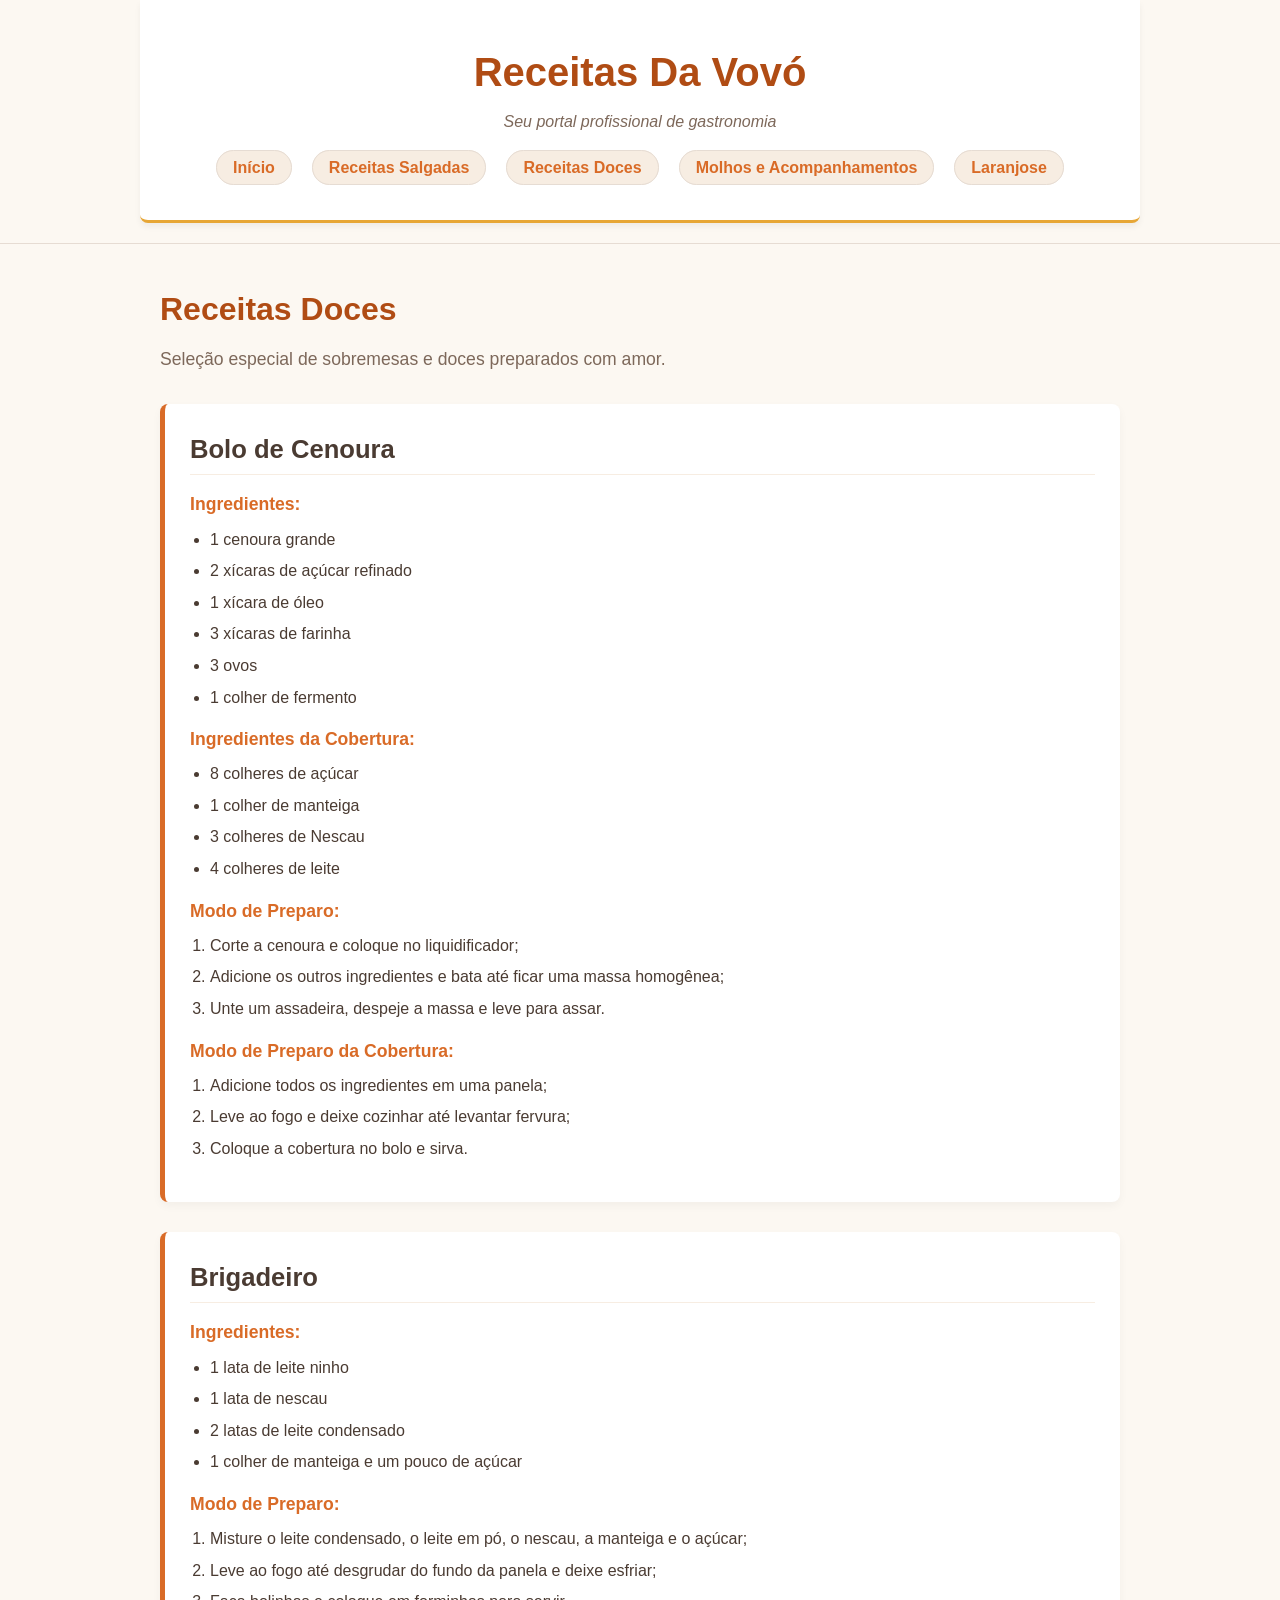
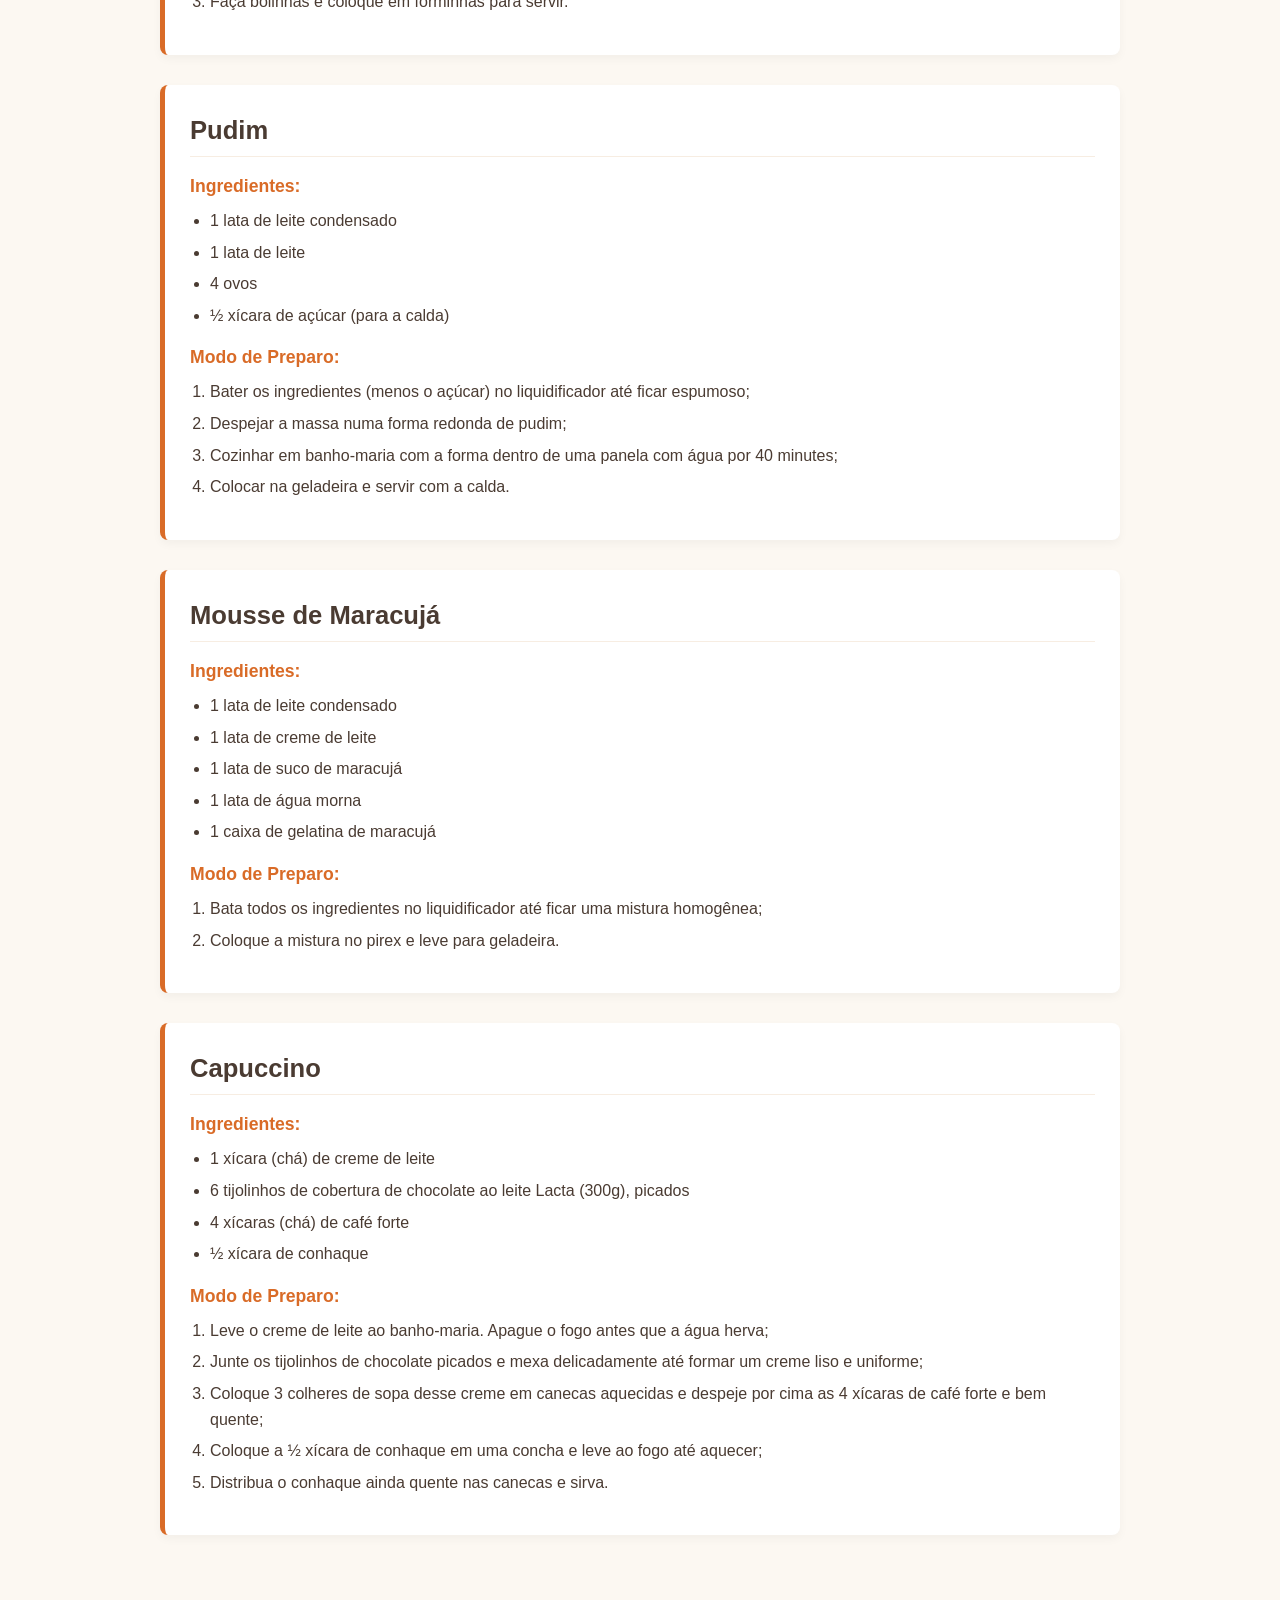
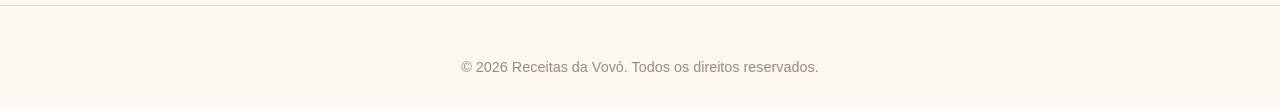
==== doces.html @ f4e13040 "Tudo" ====
<!DOCTYPE html>
<html lang="pt-BR">
<head>
    <meta charset="UTF-8">
    <meta name="viewport" content="width=device-width, initial-scale=1.0">
    <title>Receitas Doces - Vovó</title>
    <link rel="stylesheet" href="css/style.css">
</head>
<body>

    <header>
        <h1>Receitas Da Vovó</h1>
        <p>Seu portal profissional de gastronomia</p>
        <nav>
            <ul>
                <li><a href="index.html">Início</a></li>
                <li><a href="salgadas.html">Receitas Salgadas</a></li>
                <li><a href="doces.html">Receitas Doces</a></li>
                <li><a href="molhos.html">Molhos e Acompanhamentos</a></li>
                <li><a href="laranjose.html">Laranjose</a></li>
            </ul>
        </nav>
    </header>

    <hr>

    <main id="doces">
        <h2>Receitas Doces</h2>
        <p>Seleção especial de sobremesas e doces preparados com amor.</p>

        <section>
            <h3>Bolo de Cenoura</h3>
            <h4>Ingredientes:</h4>
            <ul>
                <li>1 cenoura grande</li>
                <li>2 xícaras de açúcar refinado</li>
                <li>1 xícara de óleo</li>
                <li>3 xícaras de farinha</li>
                <li>3 ovos</li>
                <li>1 colher de fermento</li>
            </ul>
            <h4>Ingredientes da Cobertura:</h4>
            <ul>
                <li>8 colheres de açúcar</li>
                <li>1 colher de manteiga</li>
                <li>3 colheres de Nescau</li>
                <li>4 colheres de leite</li>
            </ul>
            <h4>Modo de Preparo:</h4>
            <ol>
                <li>Corte a cenoura e coloque no liquidificador;</li>
                <li>Adicione os outros ingredientes e bata até ficar uma massa homogênea;</li>
                <li>Unte um assadeira, despeje a massa e leve para assar.</li>
            </ol>
            <h4>Modo de Preparo da Cobertura:</h4>
            <ol>
                <li>Adicione todos os ingredientes em uma panela;</li>
                <li>Leve ao fogo e deixe cozinhar até levantar fervura;</li>
                <li>Coloque a cobertura no bolo e sirva.</li>
            </ol>
        </section>

        <section>
            <h3>Brigadeiro</h3>
            <h4>Ingredientes:</h4>
            <ul>
                <li>1 lata de leite ninho</li>
                <li>1 lata de nescau</li>
                <li>2 latas de leite condensado</li>
                <li>1 colher de manteiga e um pouco de açúcar</li>
            </ul>
            <h4>Modo de Preparo:</h4>
            <ol>
                <li>Misture o leite condensado, o leite em pó, o nescau, a manteiga e o açúcar;</li>
                <li>Leve ao fogo até desgrudar do fundo da panela e deixe esfriar;</li>
                <li>Faça bolinhas e coloque em forminhas para servir.</li>
            </ol>
        </section>

        <section>
            <h3>Pudim</h3>
            <h4>Ingredientes:</h4>
            <ul>
                <li>1 lata de leite condensado</li>
                <li>1 lata de leite</li>
                <li>4 ovos</li>
                <li>½ xícara de açúcar (para a calda)</li>
            </ul>
            <h4>Modo de Preparo:</h4>
            <ol>
                <li>Bater os ingredientes (menos o açúcar) no liquidificador até ficar espumoso;</li>
                <li>Despejar a massa numa forma redonda de pudim;</li>
                <li>Cozinhar em banho-maria com a forma dentro de uma panela com água por 40 minutes;</li>
                <li>Colocar na geladeira e servir com a calda.</li>
            </ol>
        </section>

        <section>
            <h3>Mousse de Maracujá</h3>
            <h4>Ingredientes:</h4>
            <ul>
                <li>1 lata de leite condensado</li>
                <li>1 lata de creme de leite</li>
                <li>1 lata de suco de maracujá</li>
                <li>1 lata de água morna</li>
                <li>1 caixa de gelatina de maracujá</li>
            </ul>
            <h4>Modo de Preparo:</h4>
            <ol>
                <li>Bata todos os ingredientes no liquidificador até ficar uma mistura homogênea;</li>
                <li>Coloque a mistura no pirex e leve para geladeira.</li>
            </ol>
        </section>

        <section>
            <h3>Capuccino</h3>
            <h4>Ingredientes:</h4>
            <ul>
                <li>1 xícara (chá) de creme de leite</li>
                <li>6 tijolinhos de cobertura de chocolate ao leite Lacta (300g), picados</li>
                <li>4 xícaras (chá) de café forte</li>
                <li>½ xícara de conhaque</li>
            </ul>
            <h4>Modo de Preparo:</h4>
            <ol>
                <li>Leve o creme de leite ao banho-maria. Apague o fogo antes que a água herva;</li>
                <li>Junte os tijolinhos de chocolate picados e mexa delicadamente até formar um creme liso e uniforme;</li>
                <li>Coloque 3 colheres de sopa desse creme em canecas aquecidas e despeje por cima as 4 xícaras de café forte e bem quente;</li>
                <li>Coloque a ½ xícara de conhaque em uma concha e leve ao fogo até aquecer;</li>
                <li>Distribua o conhaque ainda quente nas canecas e sirva.</li>
            </ol>
        </section>
    </main>

    <hr>

    <footer>
        <p>&copy; 2026 Receitas da Vovó. Todos os direitos reservados.</p>
    </footer>

    <div id="laranjose-container" style="display:none;">
        <div id="chatBox"></div>
        <div id="stepTipo" class="control-step active"></div>
        <div id="stepIngredientes" class="control-step">
            <div id="ingredientsGrid"></div>
        </div>
        <div id="stepReiniciar" class="control-step"></div>
    </div>

    <div id="recipeModal">
        <h2 id="modalTitle"></h2>
        <ul id="modalObrigatorios"></ul>
        <ul id="modalOpcionais"></ul>
        <div id="modalPreparo"></div>
    </div>

    <script src="js/script.js"></script>
</body>
</html>
---- css/style.css ----
@import url('https://fonts.googleapis.com/css2?family=Dancing+Script:wght@400..700&family=Google+Sans+Code:ital,wght,MONO@0,300..800,1;1,300..800,1&display=swap');
@import url('https://fonts.googleapis.com/css2?family=Crimson+Text:ital,wght@0,400;0,600;0,700;1,400;1,600;1,700&family=Dancing+Script:wght@400..700&display=swap');

:root {
    --fonte-padrao: "Crimson Text", serif;
    --fonte-secundaria: "Dancing Script", cursive;
    --cor-fundo: #EEECD5;
    --cor-botoes: #F3B13C;
    --cor-letras: #0F198A;
    --cor-detalhes-fundo: #4B84E1;
    --cor-fonte-detalhes: #EEECD5;
    --cor-section: #F6DC99;
    --cor-navbar:#0F198A;
}

/* ==========================================================================
   Configurações Gerais (Reset e Fontes)
   ========================================================================== */
* {
    margin: 0;
    padding: 0;
    box-sizing: border-box;
}

body {
    font-family: 'Segoe UI', Tahoma, Geneva, Verdana, sans-serif;
    background-color: #fcf8f2; /* Tom de fundo off-white quentinho */
    color: #4a3b32; /* Texto marrom escuro para melhor leitura */
    line-height: 1.6;
}

/* Base de conteúdo centralizado */
header, main, footer {
    max-width: 1000px;
    margin: 0 auto;
    padding: 20px;
}

/* Links globais */
a {
    color: #d96b27;
    text-decoration: none;
    font-weight: bold;
    transition: color 0.3s ease;
}

a:hover {
    color: #b04c14;
}

/* Linha divisória discreta */
hr {
    border: 0;
    height: 1px;
    background-color: #e6dcd3;
    margin: 20px 0;
}

/* ==========================================================================
   Cabeçalho (Header) e Menu de Navegação
   ========================================================================== */
header {
    text-align: center;
    padding: 40px 20px;
    background-color: #ffffff;
    border-bottom: 3px solid #e7a635; /* Detalhe em dourado/amarelo */
    border-radius: 0 0 8px 8px;
    box-shadow: 0 4px 6px rgba(0, 0, 0, 0.05);
}

header h1 {
    font-size: 2.5rem;
    color: #b04c14; /* Tom terracota */
    margin-bottom: 5px;
}

header p {
    font-style: italic;
    color: #7d685a;
    margin-bottom: 20px;
}

/* Menu de navegação */
nav ul {
    list-style: none;
    display: flex;
    justify-content: center;
    gap: 20px;
    flex-wrap: wrap;
}

nav a {
    background-color: #f7ede2;
    padding: 8px 16px;
    border-radius: 20px;
    border: 1px solid #e6dcd3;
}

nav a:hover {
    background-color: #d96b27;
    color: #ffffff;
}

/* ==========================================================================
   Seção Principal e Títulos (Main)
   ========================================================================== */
main h2 {
    font-size: 2rem;
    color: #b04c14;
    margin-bottom: 10px;
}

main > p {
    font-size: 1.1rem;
    color: #7d685a;
    margin-bottom: 30px;
}

/* ==========================================================================
   Cards das Receitas (Sections)
   ========================================================================== */
section {
    background-color: #ffffff;
    padding: 25px;
    margin-bottom: 30px;
    border-radius: 8px;
    box-shadow: 0 4px 10px rgba(0, 0, 0, 0.04);
    border-left: 5px solid #d96b27; /* Barrinha lateral charmosa */
}

section h3 {
    font-size: 1.6rem;
    color: #4a3b32;
    margin-bottom: 15px;
    border-bottom: 1px solid #f7ede2;
    padding-bottom: 5px;
}

section h4 {
    font-size: 1.1rem;
    color: #d96b27;
    margin-top: 15px;
    margin-bottom: 8px;
}

/* Listas de Ingredientes e Modo de Preparo */
section ul, section ol {
    padding-left: 20px;
    margin-bottom: 15px;
}

section li {
    margin-bottom: 6px;
}

/* Estilo extra para o Modo de Preparo (Lista Ordenada) */
section ol li {
    font-weight: 400;
}

/* ==========================================================================
   Rodapé (Footer)
   ========================================================================== */
footer {
    text-align: center;
    padding: 30px 20px;
    color: #9c8a7e;
    font-size: 0.9rem;
}
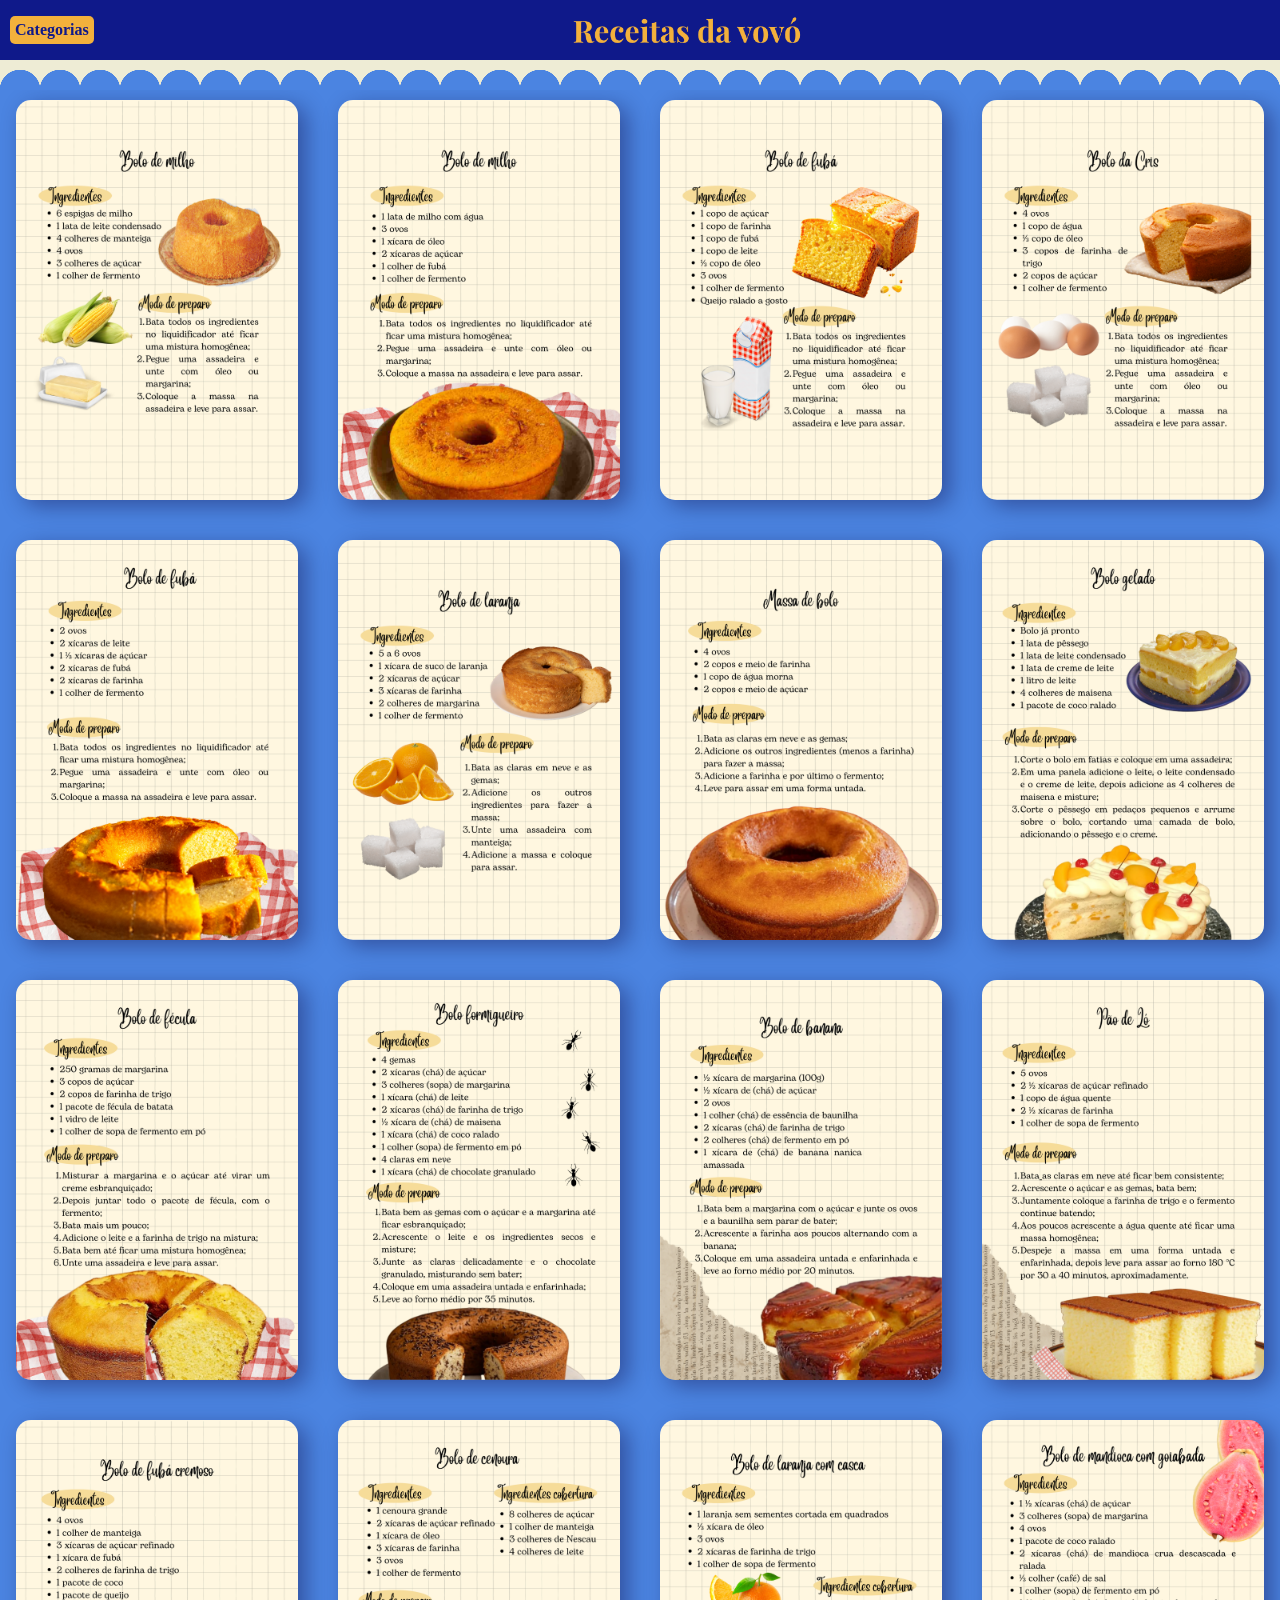
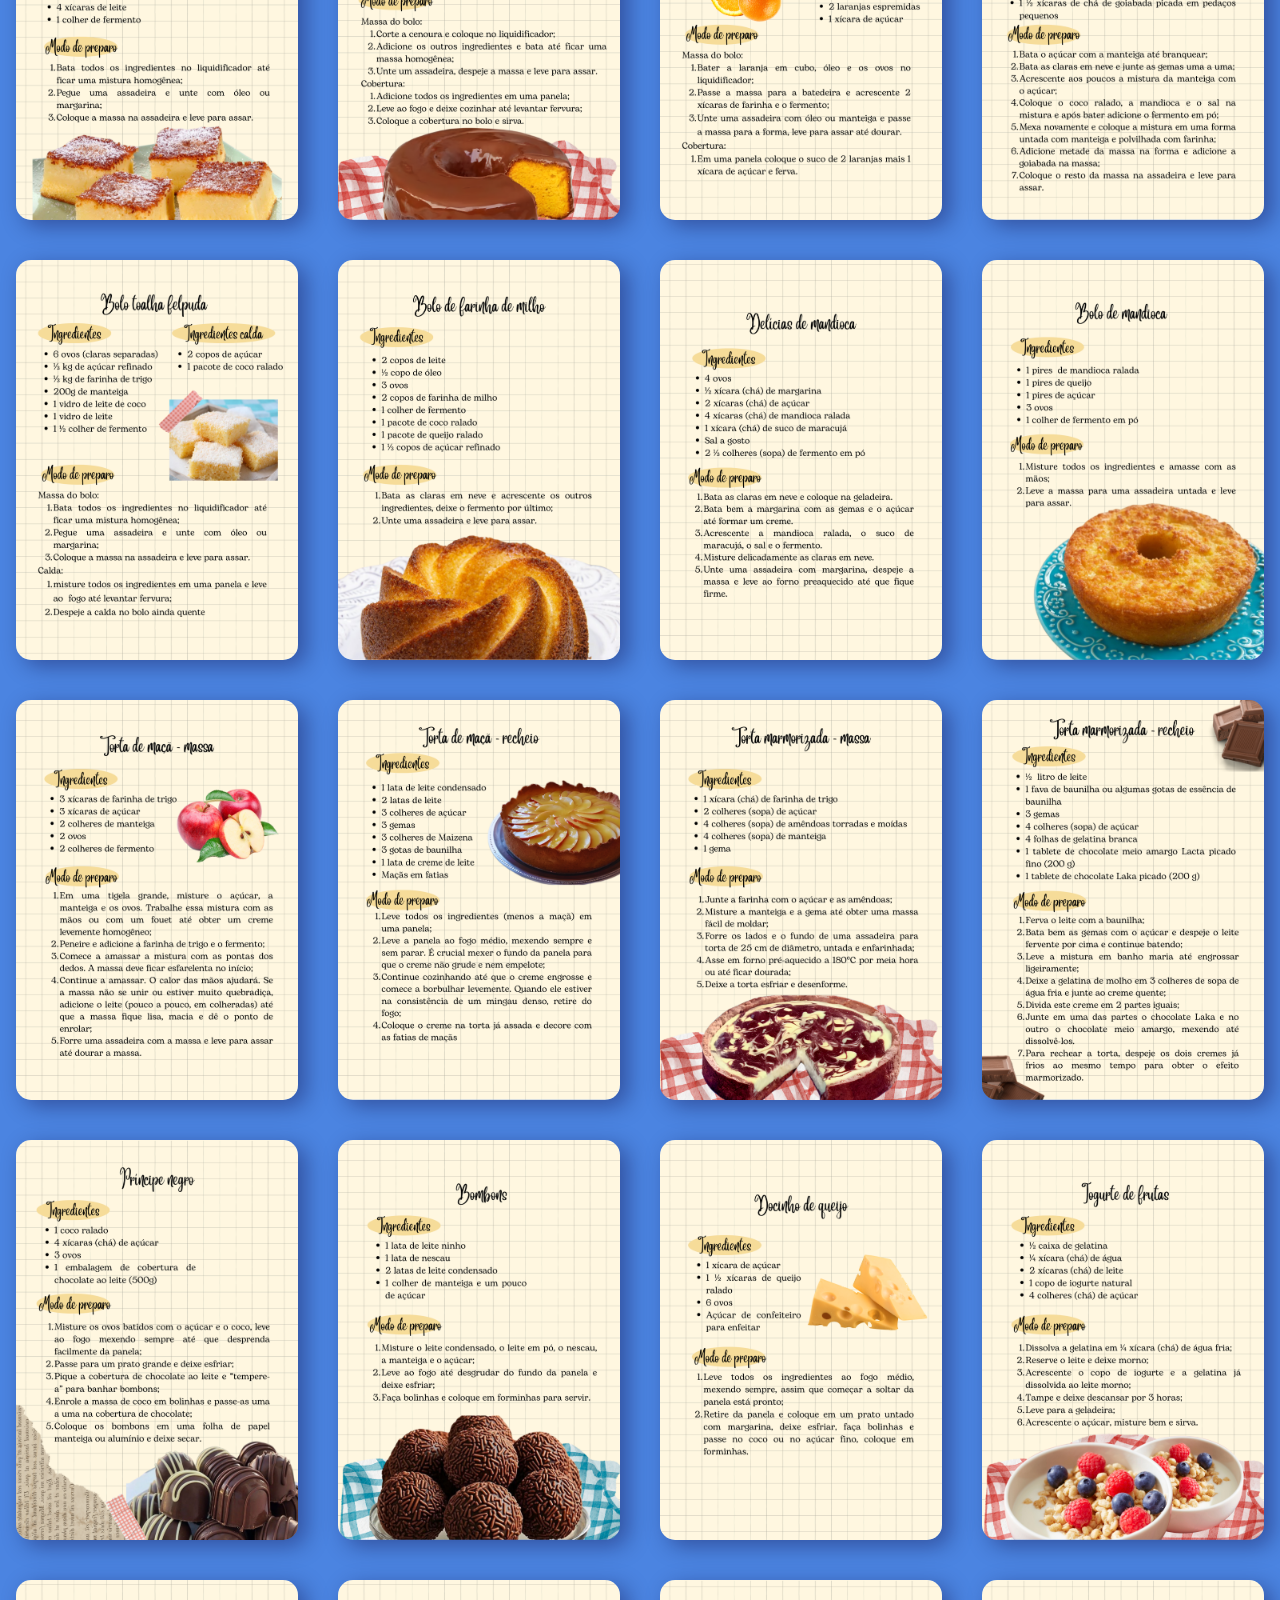
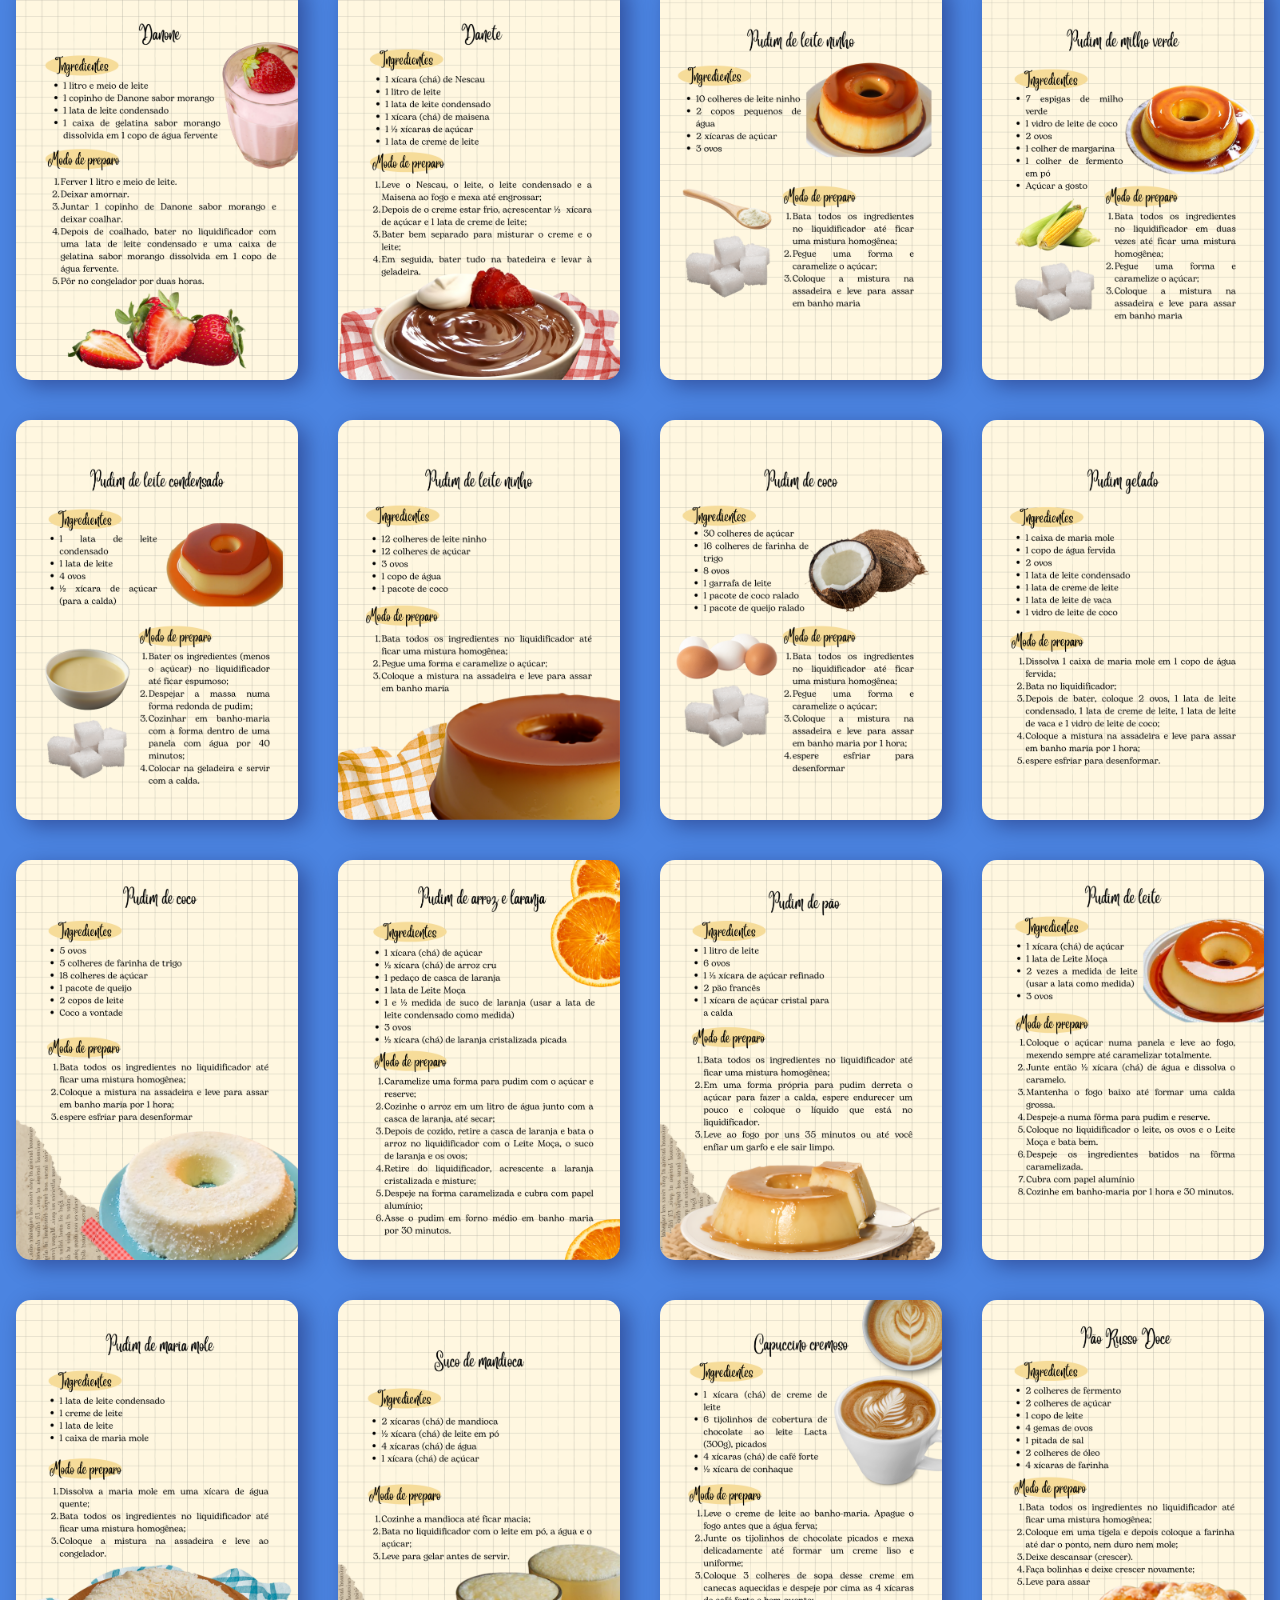
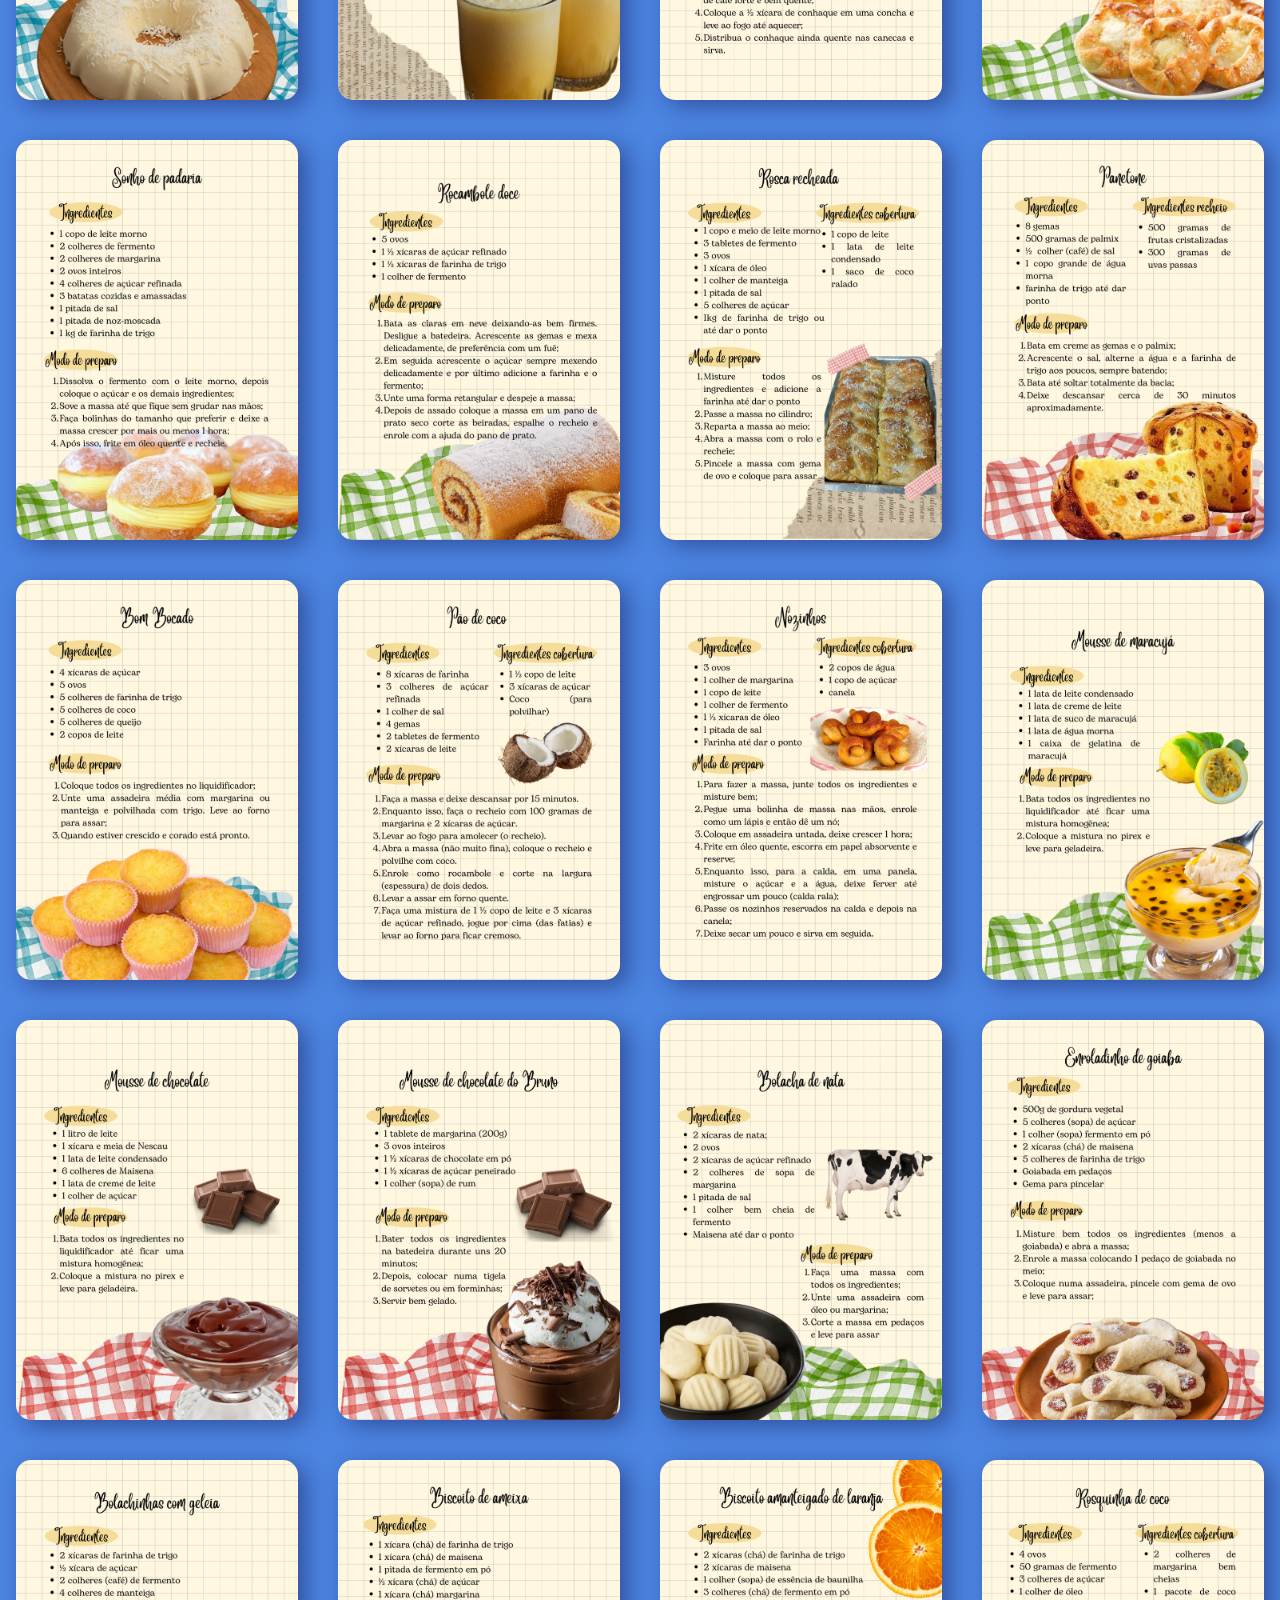
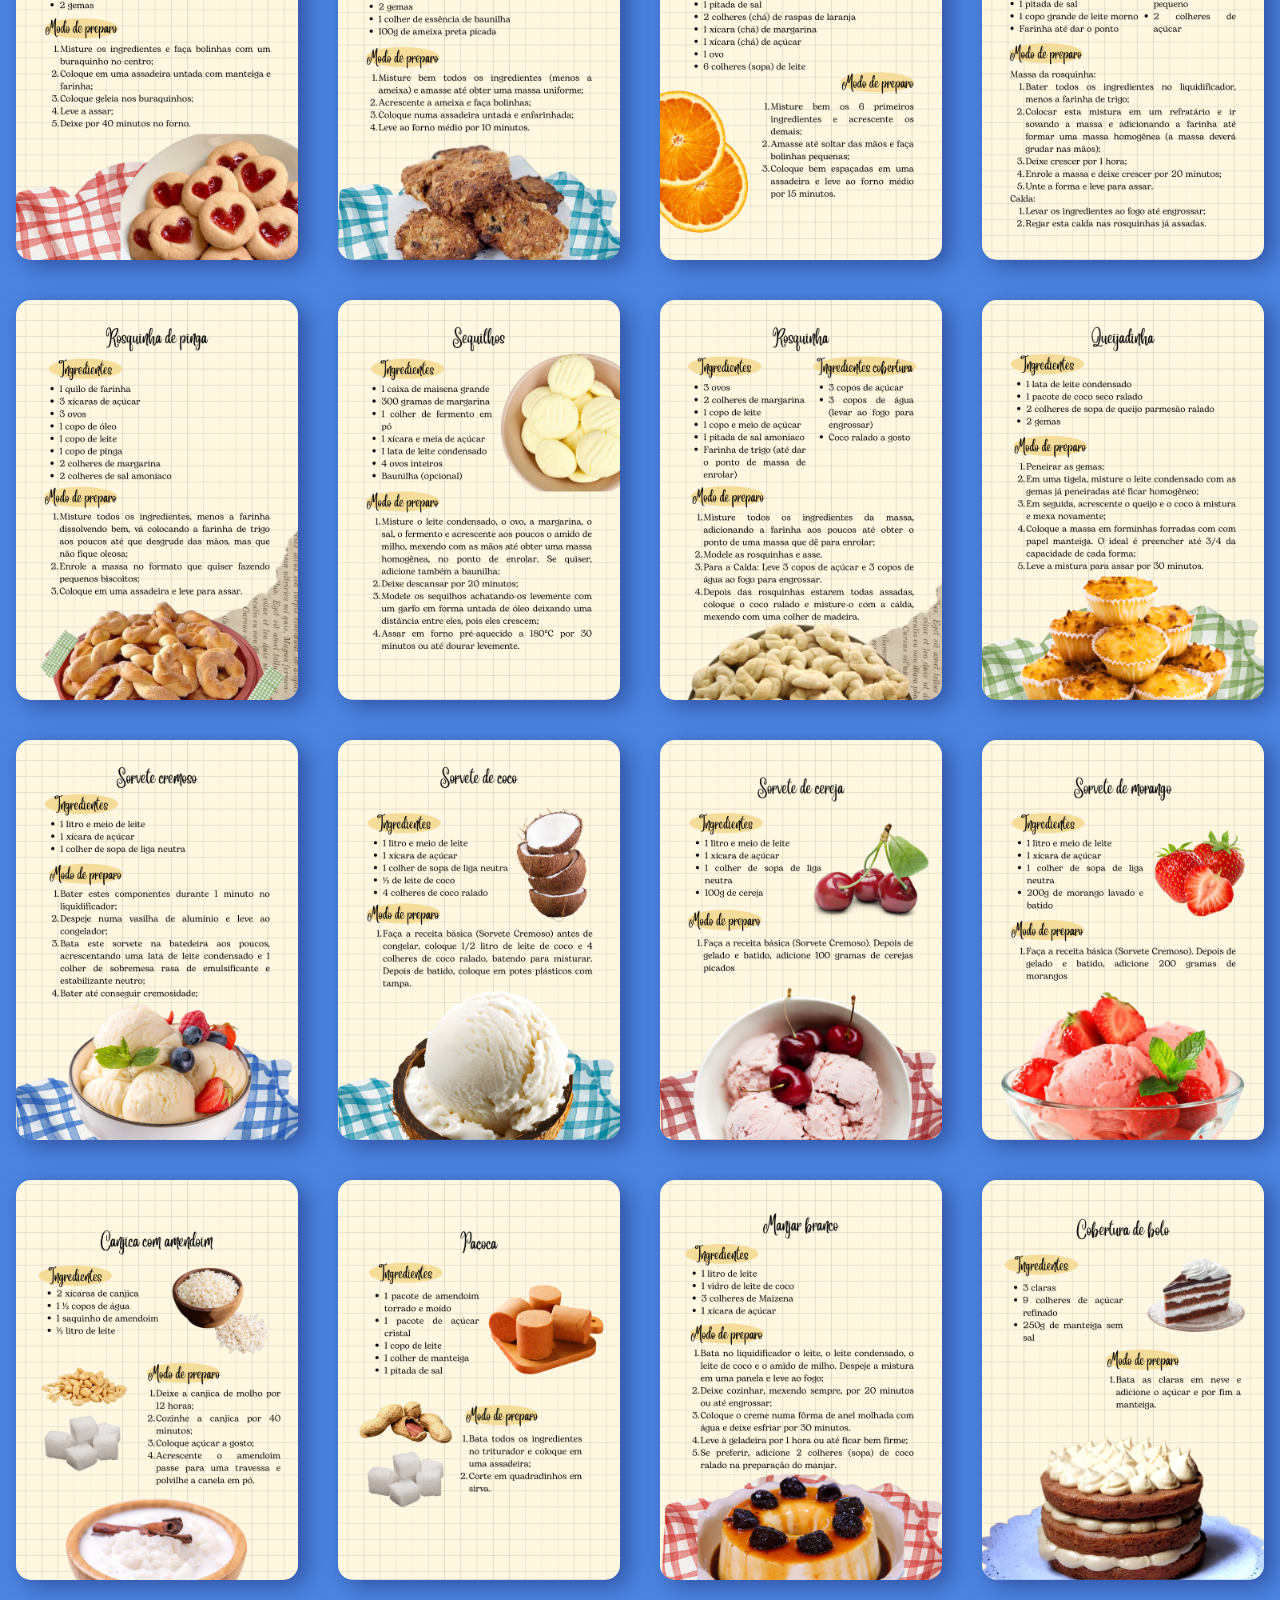
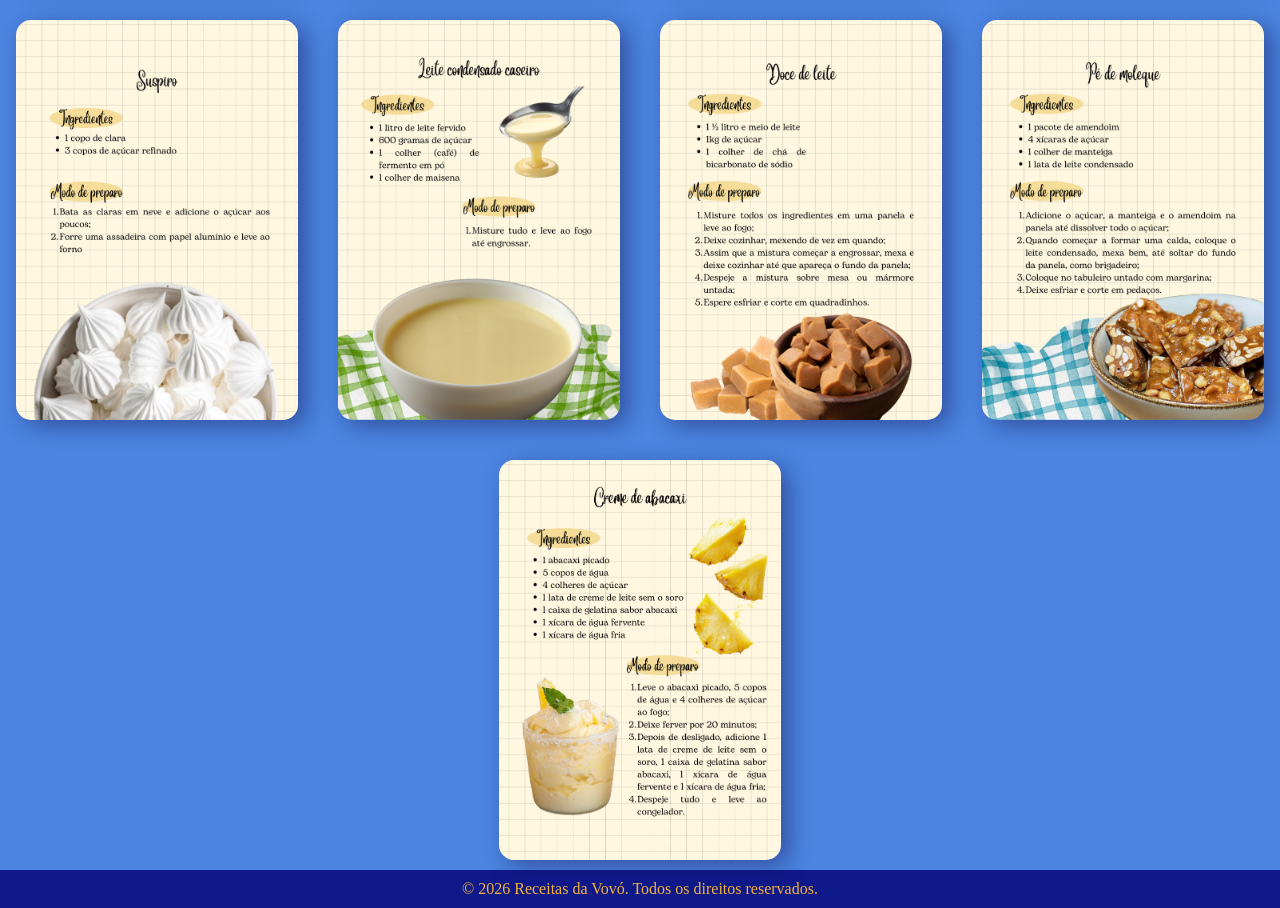
==== commit 09fcfc7d: "Estilização das páginas e configurando suas responsividades" ====
--- a/doces.html
+++ b/doces.html
@@ -1,142 +1,50 @@
 <!DOCTYPE html>
 <html lang="pt-BR">
+
 <head>
     <meta charset="UTF-8">
     <meta name="viewport" content="width=device-width, initial-scale=1.0">
     <title>Receitas Doces - Vovó</title>
     <link rel="stylesheet" href="css/style.css">
+    <script src="https://code.iconify.design/iconify-icon/3.0.0/iconify-icon.min.js"></script>
 </head>
+
 <body>
 
     <header>
-        <h1>Receitas Da Vovó</h1>
-        <p>Seu portal profissional de gastronomia</p>
-        <nav>
-            <ul>
-                <li><a href="index.html">Início</a></li>
-                <li><a href="salgadas.html">Receitas Salgadas</a></li>
-                <li><a href="doces.html">Receitas Doces</a></li>
-                <li><a href="molhos.html">Molhos e Acompanhamentos</a></li>
-                <li><a href="laranjose.html">Laranjose</a></li>
-            </ul>
+        <nav class="categoria">
+            <div class="dropdown">
+                <button class="botao-drop">Categorias</button>
+                <div class="conteudo-dropdown">
+                    <a href="salgadas.html"><iconify-icon icon="streamline-plump:burger-solid" style="font-size: 25px;"></iconify-icon>
+                        Receitas Salgadas
+                    </a>
+                    <a href="molhos.html"><iconify-icon icon="entypo:bowl" style="font-size: 25px;"></iconify-icon>
+                        Molhos e Acompanhamentos
+                    </a>
+                    <a href="laranjose.html"><iconify-icon icon="mingcute:bird-fill" style="font-size: 25px;"></iconify-icon>
+                        Laranjosé
+                    </a>
+                </div>
+            </div>
         </nav>
+        <img src="/img/logo.png" alt="Logo Receitas">
+        <a href="index.html"><iconify-icon icon="ic:round-home" style="font-size: 40px; color:#F3B13C;"></iconify-icon></a>
     </header>
 
-    <hr>
-
-    <main id="doces">
-        <h2>Receitas Doces</h2>
-        <p>Seleção especial de sobremesas e doces preparados com amor.</p>
-
-        <section>
-            <h3>Bolo de Cenoura</h3>
-            <h4>Ingredientes:</h4>
-            <ul>
-                <li>1 cenoura grande</li>
-                <li>2 xícaras de açúcar refinado</li>
-                <li>1 xícara de óleo</li>
-                <li>3 xícaras de farinha</li>
-                <li>3 ovos</li>
-                <li>1 colher de fermento</li>
-            </ul>
-            <h4>Ingredientes da Cobertura:</h4>
-            <ul>
-                <li>8 colheres de açúcar</li>
-                <li>1 colher de manteiga</li>
-                <li>3 colheres de Nescau</li>
-                <li>4 colheres de leite</li>
-            </ul>
-            <h4>Modo de Preparo:</h4>
-            <ol>
-                <li>Corte a cenoura e coloque no liquidificador;</li>
-                <li>Adicione os outros ingredientes e bata até ficar uma massa homogênea;</li>
-                <li>Unte um assadeira, despeje a massa e leve para assar.</li>
-            </ol>
-            <h4>Modo de Preparo da Cobertura:</h4>
-            <ol>
-                <li>Adicione todos os ingredientes em uma panela;</li>
-                <li>Leve ao fogo e deixe cozinhar até levantar fervura;</li>
-                <li>Coloque a cobertura no bolo e sirva.</li>
-            </ol>
-        </section>
-
-        <section>
-            <h3>Brigadeiro</h3>
-            <h4>Ingredientes:</h4>
-            <ul>
-                <li>1 lata de leite ninho</li>
-                <li>1 lata de nescau</li>
-                <li>2 latas de leite condensado</li>
-                <li>1 colher de manteiga e um pouco de açúcar</li>
-            </ul>
-            <h4>Modo de Preparo:</h4>
-            <ol>
-                <li>Misture o leite condensado, o leite em pó, o nescau, a manteiga e o açúcar;</li>
-                <li>Leve ao fogo até desgrudar do fundo da panela e deixe esfriar;</li>
-                <li>Faça bolinhas e coloque em forminhas para servir.</li>
-            </ol>
-        </section>
-
-        <section>
-            <h3>Pudim</h3>
-            <h4>Ingredientes:</h4>
-            <ul>
-                <li>1 lata de leite condensado</li>
-                <li>1 lata de leite</li>
-                <li>4 ovos</li>
-                <li>½ xícara de açúcar (para a calda)</li>
-            </ul>
-            <h4>Modo de Preparo:</h4>
-            <ol>
-                <li>Bater os ingredientes (menos o açúcar) no liquidificador até ficar espumoso;</li>
-                <li>Despejar a massa numa forma redonda de pudim;</li>
-                <li>Cozinhar em banho-maria com a forma dentro de uma panela com água por 40 minutes;</li>
-                <li>Colocar na geladeira e servir com a calda.</li>
-            </ol>
-        </section>
-
-        <section>
-            <h3>Mousse de Maracujá</h3>
-            <h4>Ingredientes:</h4>
-            <ul>
-                <li>1 lata de leite condensado</li>
-                <li>1 lata de creme de leite</li>
-                <li>1 lata de suco de maracujá</li>
-                <li>1 lata de água morna</li>
-                <li>1 caixa de gelatina de maracujá</li>
-            </ul>
-            <h4>Modo de Preparo:</h4>
-            <ol>
-                <li>Bata todos os ingredientes no liquidificador até ficar uma mistura homogênea;</li>
-                <li>Coloque a mistura no pirex e leve para geladeira.</li>
-            </ol>
-        </section>
-
-        <section>
-            <h3>Capuccino</h3>
-            <h4>Ingredientes:</h4>
-            <ul>
-                <li>1 xícara (chá) de creme de leite</li>
-                <li>6 tijolinhos de cobertura de chocolate ao leite Lacta (300g), picados</li>
-                <li>4 xícaras (chá) de café forte</li>
-                <li>½ xícara de conhaque</li>
-            </ul>
-            <h4>Modo de Preparo:</h4>
-            <ol>
-                <li>Leve o creme de leite ao banho-maria. Apague o fogo antes que a água herva;</li>
-                <li>Junte os tijolinhos de chocolate picados e mexa delicadamente até formar um creme liso e uniforme;</li>
-                <li>Coloque 3 colheres de sopa desse creme em canecas aquecidas e despeje por cima as 4 xícaras de café forte e bem quente;</li>
-                <li>Coloque a ½ xícara de conhaque em uma concha e leve ao fogo até aquecer;</li>
-                <li>Distribua o conhaque ainda quente nas canecas e sirva.</li>
-            </ol>
-        </section>
+    <main class="doces">
+        <div id="doces"></div>
     </main>
 
-    <hr>
+    <div id="modalDoces">
+        <button onclick="fecharModal()">Fechar</button>
+        <img src="" alt="" id="imagemModal">
+    </div>
 
     <footer>
         <p>&copy; 2026 Receitas da Vovó. Todos os direitos reservados.</p>
     </footer>
+    
 
     <div id="laranjose-container" style="display:none;">
         <div id="chatBox"></div>
@@ -154,6 +62,14 @@
         <div id="modalPreparo"></div>
     </div>
 
+    <style>
+        #modalDoces.active {
+            display: flex !important;
+        }
+    </style>
+
     <script src="js/script.js"></script>
+    <script src="js/doces.js"></script>
 </body>
-</html>+</html>
+
--- a/css/style.css
+++ b/css/style.css
@@ -10,12 +10,9 @@
     --cor-detalhes-fundo: #4B84E1;
     --cor-fonte-detalhes: #EEECD5;
     --cor-section: #F6DC99;
-    --cor-navbar:#0F198A;
-}
-
-/* ==========================================================================
-   Configurações Gerais (Reset e Fontes)
-   ========================================================================== */
+    --cor-navbar: #0F198A;
+}
+
 * {
     margin: 0;
     padding: 0;
@@ -23,147 +20,360 @@
 }
 
 body {
-    font-family: 'Segoe UI', Tahoma, Geneva, Verdana, sans-serif;
-    background-color: #fcf8f2; /* Tom de fundo off-white quentinho */
-    color: #4a3b32; /* Texto marrom escuro para melhor leitura */
-    line-height: 1.6;
-}
-
-/* Base de conteúdo centralizado */
-header, main, footer {
-    max-width: 1000px;
-    margin: 0 auto;
+    background-color: var(--cor-fundo);
+}
+
+header {
+    display: flex;
+    align-items: center;
+    justify-content: space-between;
+    background-color: var(--cor-navbar);
+    width: 100%;
+    height: 60px;
+}
+
+header img {
+    display: flex;
+    justify-content: center;
+    width: 300px;
+    max-width: 300px;
+    height: auto;
+}
+
+@media (max-width: 800px) {
+    header img {
+        width: 200px;
+        height: auto;
+    }
+}
+
+.conteudo-dropdown {
+    display: none;
+    position: absolute;
+    background-color: #F6DC99;
+    box-shadow: 0px 8px 16px 0px rgba(0, 0, 0, 0.2);
+    z-index: 1;
+    border-radius: 5px;
+}
+
+.dropdown:hover .conteudo-dropdown {
+    display: block;
+}
+
+.botao-drop {
+    background-color: var(--cor-botoes);
+    color: var(--cor-letras);
+    padding: 5px;
+    font-family: var(--fonte-padrao);
+    font-weight: bold;
+    font-size: medium;
+    border: none;
+    border-radius: 5px;
+    cursor: pointer;
+}
+
+.conteudo-dropdown a {
+    color: var(--cor-letras);
+    padding: 12px 16px;
+    text-decoration: none;
+    display: block;
+}
+
+.conteudo-dropdown a:hover {
+    background-color: var(--cor-botoes);
+    border-radius: 5px;
+}
+
+.dropdown {
+    display: inline-block;
+    margin: 0px 0px 0px 10px;
+    font-family: var(--fonte-padrao);
+    font-weight: bold;
+}
+
+.botao {
+    display: flex;
+    justify-content: center;
+    align-items: center;
+    background-color: var(--cor-botoes);
+    height: 30px;
+    width: 100px;
+    border-radius: 5px;
+    font-family: var(--fonte-padrao);
+    margin: 10px;
+    cursor: pointer;
+    font-weight: bold;
+    color: #0F198A;
+}
+
+.botao:hover {
+    background-color: #4B84E1;
+}
+
+.botao a {
+    text-decoration: none;
+    outline: none;
+}
+
+section {
+    display: flex;
+    justify-content: center;
+    align-items: center;
+    flex-direction: column;
+    margin: 5px;
+    margin-bottom: 35px;
+}
+
+.imagem img {
+    height: 300px;
+}
+
+section h1 {
+    font-family: var(--fonte-secundaria);
+    color: var(--cor-letras);
+    display: flex;
+    justify-content: center;
+    align-items: center;
+    text-align: center;
+}
+
+.esquerda {
+    transform: scaleX(-1);
+}
+
+.livro {
+    display: flex;
+    justify-content: center;
+    align-items: center;
+    flex-direction: row;
+    position: relative;
+    margin-top: 5px;
+    background-color: var(--cor-section);
     padding: 20px;
-}
-
-/* Links globais */
-a {
-    color: #d96b27;
+    font-family: var(--fonte-padrao);
+    color: var(--cor-letras);
+}
+
+/*Detalhes bordas onduladas*/
+.livro::before {
+    content: "";
+    position: absolute;
+
+    top: -40px;
+    left: 0;
+
+    width: 100%;
+    height: 40px;
+
+    background:
+        radial-gradient(circle at 20px 40px,
+            var(--cor-section) 20px,
+            transparent 20.5px) repeat-x;
+
+    background-size: 40px 40px;
+}
+
+.livro::after {
+    content: "";
+    position: absolute;
+
+    bottom: -40px;
+    left: 0;
+
+    width: 100%;
+    height: 40px;
+
+    background:
+        radial-gradient(circle at 20px 0px,
+            var(--cor-section) 20px,
+            transparent 20.5px) repeat-x;
+
+    background-size: 40px 40px;
+}
+
+/*Quebra de linha a partir de 800px*/
+@media (max-width: 800px) {
+    .livro {
+        flex-wrap: wrap;
+    }
+}
+
+.livro img {
+    height: 300px;
+    width: auto;
+    border-radius: 10px;
+    margin: 20px;
+}
+
+.conteudo {
+    display: flex;
+    justify-content: center;
+    align-items: center;
+    flex-direction: column;
+    margin: 20px;
+}
+
+.conteudo p {
+    font-size: 20px;
+    padding: 10px;
+}
+
+/* categoria receitas */
+.receitas {
+    display: flex;
+    text-align: center;
+    flex-direction: column;
+    margin: 15px 0px 10px 0px;
+}
+
+.receitas h1 {
+    font-family: var(--fonte-secundaria);
+    color: var(--cor-letras);
+    margin: 10px;
+}
+
+.cards {
+    display: flex;
+    justify-content: center;
+    align-items: center;
+}
+
+.cards img {
+    height: 350px;
+    width: auto;
+    border-radius: 10px;
+    box-shadow: 8px 6px 22px #3f2c0945;
+    margin: 20px;
+}
+
+.cards img:hover {
+    transform: translateY(-5px);
+    transition: ease-in 0.2s;
+    box-shadow: 11px 9px 22px #3f2c0961;
+}
+
+.cards a {
+    display: flex;
+    flex-direction: column-reverse;
+    align-items: center;
     text-decoration: none;
+    color: var(--cor-letras);
+}
+
+.cards h3 {
+    margin-top: 10px;
+    text-align: center;
+    font-family: var(--fonte-padrao);
+}
+
+@media (max-width: 1000px) {
+    .cards {
+        flex-direction: column;
+        flex-wrap: wrap;
+    }
+    .cards img {
+        height: 450px;
+        width: auto;
+    }
+    .cards a {
+        font-weight:bold;
+        font-size: larger;
+    }
+}
+
+footer {
+    display: flex;
+    justify-content: center;
+    align-itens: center;
+    padding: 10px;
+    background-color: #0F198A;
+    font-family: var(--fonte-padrao);
+    color: #F3B13C;
+}
+
+/* Index Doces */
+
+.doces {
+    display: flex;
+    justify-content: center;
+    background-color: var(--cor-detalhes-fundo);
+    margin-top: 30px;
+}
+
+#doces {
+    display: flex;
+    flex-wrap: wrap;
+    justify-content: center;
+    gap: 20px;
+}
+
+.receitas-doces {
+    display: flex;
+    flex-direction: column;
+    align-items: center;
+}
+
+#doces img {
+    height: 400px;
+    border-radius: 15px;
+    margin: 10px;
+    box-shadow: 8px 6px 22px #0a003963;
+}
+
+#doces img:hover {
+    transform: translateY(-5px);
+    transition: ease-in 0.2s;
+    box-shadow: 11px 9px 22px #0d004763;
+    
+}
+
+.doces::before {
+    content: "";
+    position: absolute;
+
+    top: 50px;
+    left: 0;
+
+    width: 100%;
+    height: 40px;
+
+    background:
+        radial-gradient(circle at 20px 40px,
+            var(--cor-detalhes-fundo) 20px,
+            transparent 20.5px) repeat-x;
+
+    background-size: 40px 40px;
+}
+
+#modalDoces {
+    display: none;
+    position: fixed;
+    flex-direction: column;
+    top: 0;
+    left: 0;
+    width: 100%;
+    height: 100%;
+    background-color: rgba(0, 0, 0, 0.773);
+    justify-content: center;
+    align-items: center;
+    z-index: 1000;
+}
+
+#modalDoces button {
+    margin: 10px;
+    padding: 10px;
+    background-color: #F3B13C;
+    color: #0F198A;
+    border: none;
+    border-radius: 5px;
+    cursor: pointer;
     font-weight: bold;
-    transition: color 0.3s ease;
-}
-
-a:hover {
-    color: #b04c14;
-}
-
-/* Linha divisória discreta */
-hr {
-    border: 0;
-    height: 1px;
-    background-color: #e6dcd3;
-    margin: 20px 0;
-}
-
-/* ==========================================================================
-   Cabeçalho (Header) e Menu de Navegação
-   ========================================================================== */
-header {
-    text-align: center;
-    padding: 40px 20px;
-    background-color: #ffffff;
-    border-bottom: 3px solid #e7a635; /* Detalhe em dourado/amarelo */
-    border-radius: 0 0 8px 8px;
-    box-shadow: 0 4px 6px rgba(0, 0, 0, 0.05);
-}
-
-header h1 {
-    font-size: 2.5rem;
-    color: #b04c14; /* Tom terracota */
-    margin-bottom: 5px;
-}
-
-header p {
-    font-style: italic;
-    color: #7d685a;
-    margin-bottom: 20px;
-}
-
-/* Menu de navegação */
-nav ul {
-    list-style: none;
-    display: flex;
-    justify-content: center;
-    gap: 20px;
-    flex-wrap: wrap;
-}
-
-nav a {
-    background-color: #f7ede2;
-    padding: 8px 16px;
-    border-radius: 20px;
-    border: 1px solid #e6dcd3;
-}
-
-nav a:hover {
-    background-color: #d96b27;
-    color: #ffffff;
-}
-
-/* ==========================================================================
-   Seção Principal e Títulos (Main)
-   ========================================================================== */
-main h2 {
-    font-size: 2rem;
-    color: #b04c14;
-    margin-bottom: 10px;
-}
-
-main > p {
-    font-size: 1.1rem;
-    color: #7d685a;
-    margin-bottom: 30px;
-}
-
-/* ==========================================================================
-   Cards das Receitas (Sections)
-   ========================================================================== */
-section {
-    background-color: #ffffff;
-    padding: 25px;
-    margin-bottom: 30px;
-    border-radius: 8px;
-    box-shadow: 0 4px 10px rgba(0, 0, 0, 0.04);
-    border-left: 5px solid #d96b27; /* Barrinha lateral charmosa */
-}
-
-section h3 {
-    font-size: 1.6rem;
-    color: #4a3b32;
-    margin-bottom: 15px;
-    border-bottom: 1px solid #f7ede2;
-    padding-bottom: 5px;
-}
-
-section h4 {
-    font-size: 1.1rem;
-    color: #d96b27;
-    margin-top: 15px;
-    margin-bottom: 8px;
-}
-
-/* Listas de Ingredientes e Modo de Preparo */
-section ul, section ol {
-    padding-left: 20px;
-    margin-bottom: 15px;
-}
-
-section li {
-    margin-bottom: 6px;
-}
-
-/* Estilo extra para o Modo de Preparo (Lista Ordenada) */
-section ol li {
-    font-weight: 400;
-}
-
-/* ==========================================================================
-   Rodapé (Footer)
-   ========================================================================== */
-footer {
-    text-align: center;
-    padding: 30px 20px;
-    color: #9c8a7e;
-    font-size: 0.9rem;
+    font-family: var(--fonte-padrao);
+    font-size: large;
+}
+
+#imagemModal {
+    max-width: 90%;
+    max-height: 80%;
+    border-radius: 15px;
 }
